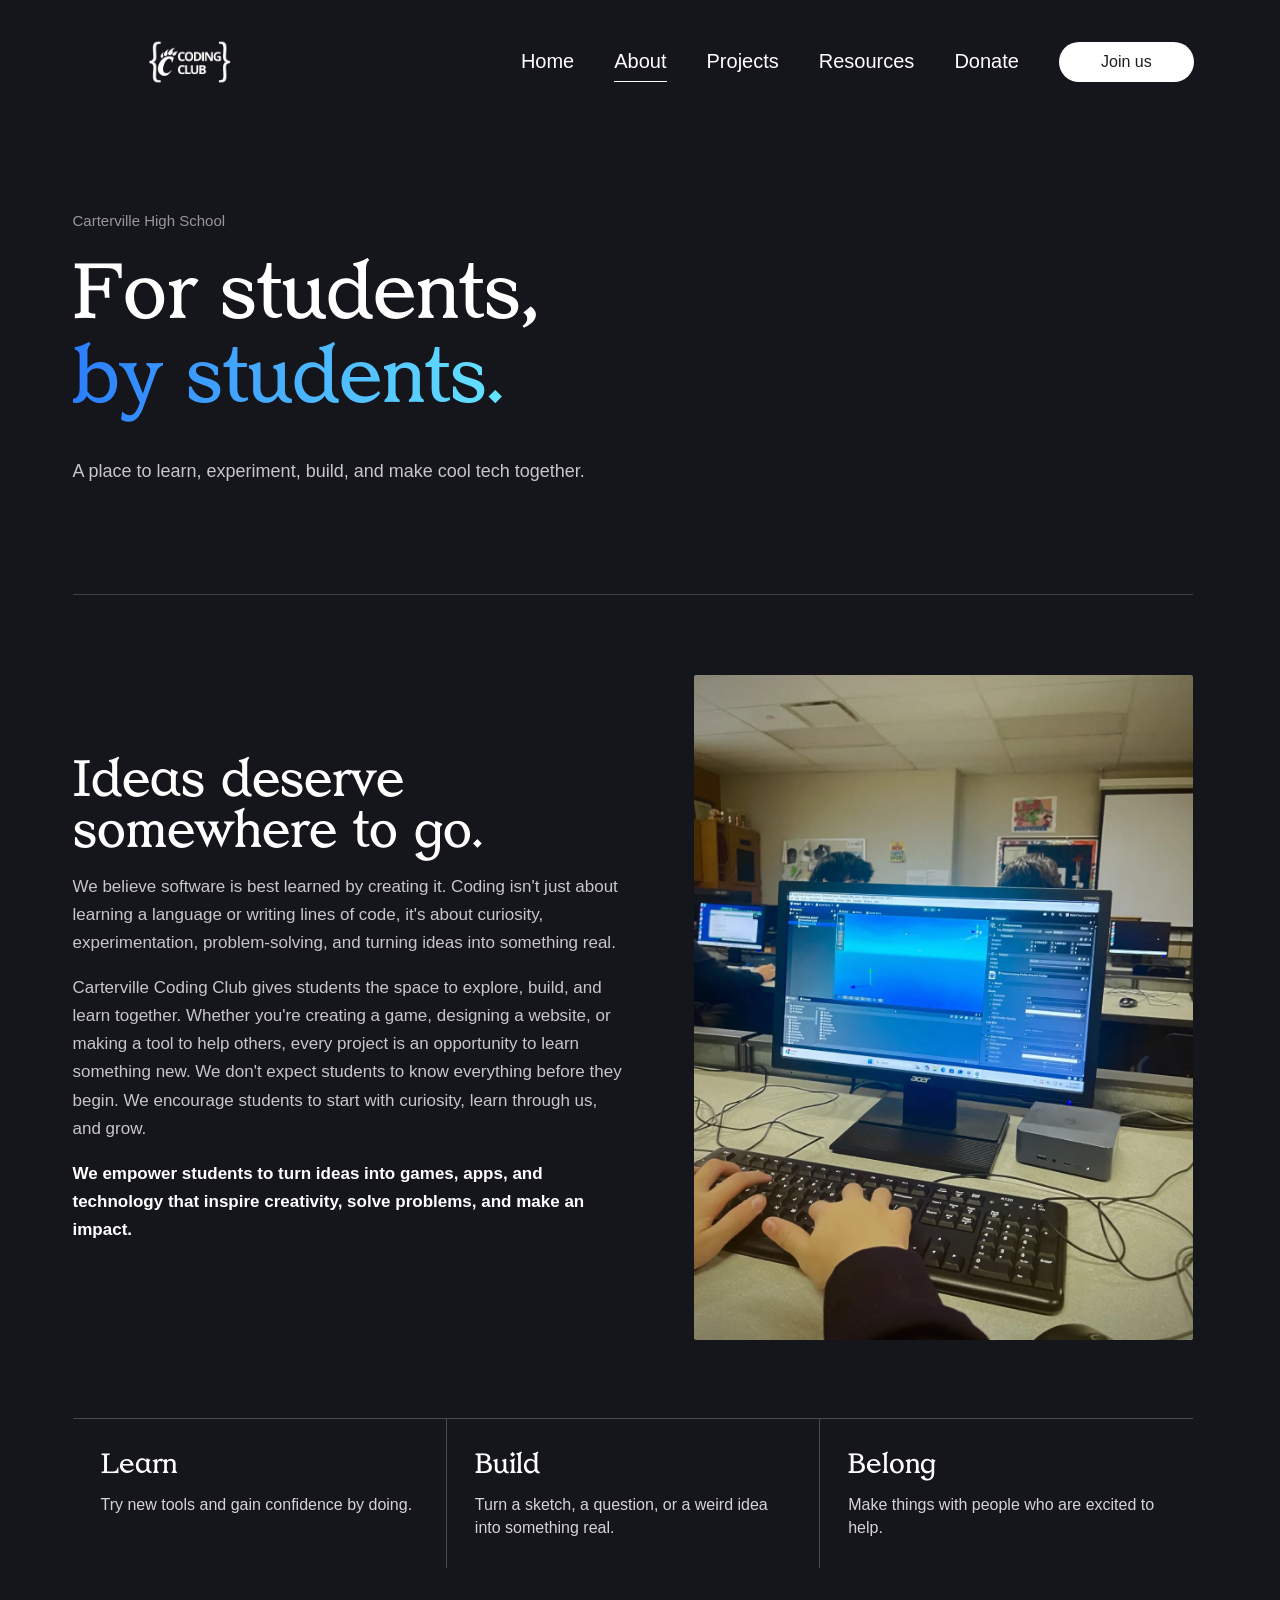
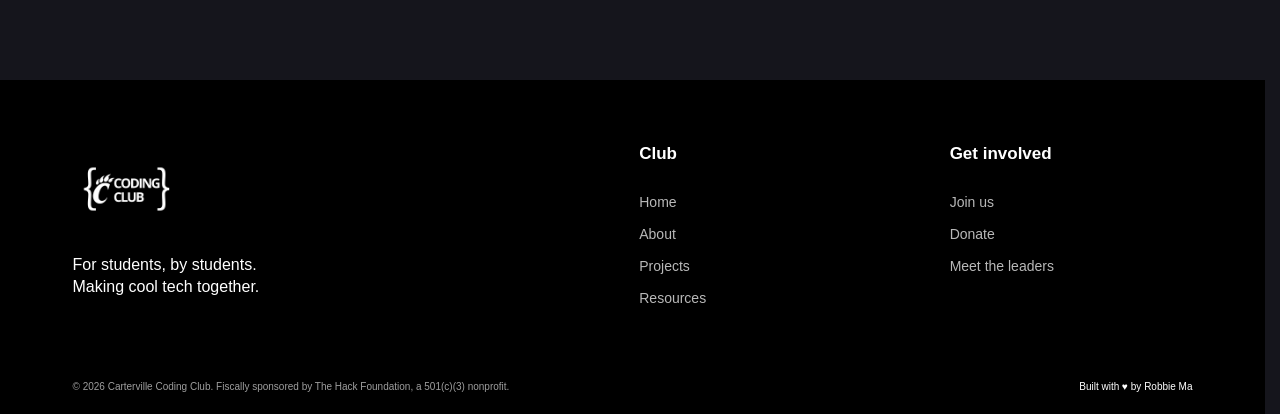
==== Carterville Coding Club/about.html @ f5206a55 "initial public release" ====
<!doctype html>
<html lang="en">
  <head>
    <meta charset="UTF-8" /><meta name="viewport" content="width=device-width, initial-scale=1.0" />
    <title>About | Carterville Coding Club</title><link rel="icon" href="assets/coding-club-logo.png" />
    <link rel="preload" href="assets/zarathustra/ZAR_font/zarathustra-v01.otf" as="font" type="font/otf" crossorigin /><link rel="stylesheet" href="styles.css" />
  </head>
  <body class="subpage">
    <header class="site-header"><nav class="site-nav" aria-label="Main navigation"><a class="brand" href="index.html">CCC</a><div class="nav-right"><a href="index.html">Home</a><a href="about.html" aria-current="page">About</a><a href="projects.html">Projects</a><a href="resources.html">Resources</a><a href="https://hcb.hackclub.com/donations/start/carterville-coding-club" target="_blank" rel="noreferrer">Donate</a><a class="pill nav-pill" href="index.html#join-us">Join us</a></div></nav></header>
    <main class="subpage-main"><section class="subpage-hero"><p class="eyebrow">Carterville High School</p><h1>For students, <span class="blue">by students.</span></h1><p>A place to learn, experiment, build, and make cool tech together.</p></section>
      <section class="subpage-content"><div class="about-grid"><div><h2>Ideas deserve somewhere to go.</h2><p>We believe software is best learned by creating it. Coding isn't just about learning a language or writing lines of code, it's about curiosity, experimentation, problem-solving, and turning ideas into something real.</p><p>Carterville Coding Club gives students the space to explore, build, and learn together. Whether you're creating a game, designing a website, or making a tool to help others, every project is an opportunity to learn something new. We don't expect students to know everything before they begin. We encourage students to start with curiosity, learn through us, and grow.</p><p class="about-mission">We empower students to turn ideas into games, apps, and technology that inspire creativity, solve problems, and make an impact.</p></div><img class="about-image" src="assets/figma/image-211.png" alt="Carterville Coding Club students together" /></div><div class="values"><article class="value"><h3>Learn</h3><p>Try new tools and gain confidence by doing.</p></article><article class="value"><h3>Build</h3><p>Turn a sketch, a question, or a weird idea into something real.</p></article><article class="value"><h3>Belong</h3><p>Make things with people who are excited to help.</p></article></div></section>
    </main><footer class="subpage-footer"><div class="subpage-footer-layout"><div><a class="footer-brand" href="index.html"><img src="assets/coding-club-logo.png" alt="Carterville Coding Club" /></a><p>For students, by students.<br />Making cool tech together.</p></div><nav><h2>Club</h2><a href="about.html">About</a><a href="projects.html">Projects</a><a href="resources.html">Resources</a></nav><nav><h2>Get involved</h2><a href="index.html#join-us">Join us</a><a href="https://hcb.hackclub.com/donations/start/carterville-coding-club" target="_blank" rel="noreferrer">Donate</a><a href="index.html#leaders">Meet the leaders</a></nav></div><div class="subpage-footer-bottom"><p>© 2026 Carterville Coding Club. Fiscally sponsored by The Hack Foundation, a 501(c)(3) nonprofit.</p><span>Built with ♥ by Robbie Ma</span></div></footer>
    <script src="script.js"></script>
  </body>
</html>
---- Carterville Coding Club/styles.css ----
:root {
  --night: #15151c;
  --night-deep: #151519;
  --orange: #ff610c;
  --hero-orange: #ff6f15;
  --blue: #155fff;
  --soft: #f3f3f3;
}

@font-face {
  font-family: "Zarathustra";
  src: url("assets/zarathustra/ZAR_font/zarathustra-v01.otf") format("opentype");
  font-style: normal;
  font-weight: 400;
  font-display: block;
}

* {
  box-sizing: border-box;
}

html,
body {
  margin: 0;
  min-height: 100%;
  overflow-x: hidden;
  background: var(--night);
  color: #ffffff;
  font-family: "Inter", Arial, sans-serif;
}

a {
  color: inherit;
  text-decoration: none;
}

button,
input {
  font: inherit;
}

.site-shell {
  min-height: 100vh;
  overflow-x: hidden;
  background: var(--night);
}

.scale-viewport {
  --stage-scale: 1;
  --stage-bleed: 0px;
  --hero-circuit-mask-y: 760px;

  position: relative;
  width: 100%;
  overflow: hidden;
  background:
    linear-gradient(
      180deg,
      rgb(21 21 28) 0%,
      rgb(21 21 28) 15.2%,
      rgb(31 12 11) 18%,
      rgb(59 21 9) 20.8%,
      rgb(116 41 6) 22.8%,
      rgb(228 80 0) 25.4%,
      var(--night-deep) 25.4%,
      var(--night-deep) 48.7%,
      rgb(172 69 13) 48.7%,
      rgb(78 31 9) 50.8%,
      rgb(59 21 9) 53.4%,
      rgb(31 12 11) 55.5%,
      rgb(21 21 28) 58.1%,
      rgb(21 21 28) 72.1%,
      var(--orange) 72.5%,
      var(--orange) 75.3%,
      var(--night) 75.3%,
      var(--night) 100%
    );
}

.figma-stage {
  position: relative;
  left: 50%;
  width: calc(1440px + (var(--stage-bleed) * 2));
  height: 5450px;
  margin-left: calc((-720px - var(--stage-bleed)) * var(--stage-scale));
  overflow: hidden;
  transform-origin: top left;
  transform: scale(var(--stage-scale));
  background: var(--night);
}

.section {
  position: absolute;
  left: 0;
  width: calc(1440px + (var(--stage-bleed) * 2));
  overflow: hidden;
}

.section > * {
  translate: var(--stage-bleed) 0;
}

.section > .bleed {
  translate: 0 0;
}

.hero {
  top: 0;
  height: 884px;
  background:
    linear-gradient(
      180deg,
      rgb(21 21 28) 0%,
      rgb(21 21 28) 60%,
      rgb(31 12 11) 71%,
      rgb(59 21 9) 82%,
      rgb(116 41 6) 90%,
      rgb(228 80 0) 100%
    );
}

.hero::before {
  content: "";
  position: absolute;
  z-index: 2;
  left: 0;
  right: 0;
  top: 238px;
  height: 560px;
  pointer-events: none;
  background: linear-gradient(
    180deg,
    var(--night) 0%,
    rgb(21 21 28 / 0.94) 26%,
    rgb(21 21 28 / 0.72) 58%,
    rgb(21 21 28 / 0.32) 86%,
    rgb(21 21 28 / 0) 100%
  );
}

.nav {
  position: absolute;
  z-index: 5;
  left: 80px;
  top: 42px;
  width: 1280px;
  display: flex;
  align-items: center;
  justify-content: space-between;
}

.brand {
  font-family: "Playfair Display", Georgia, serif;
  font-size: 30px;
  font-weight: 600;
  line-height: 1;
}

.nav-right {
  display: flex;
  align-items: center;
  gap: 40px;
  font-family: "Poppins", Arial, sans-serif;
  font-size: 20px;
  font-weight: 500;
}

.pill {
  display: inline-flex;
  align-items: center;
  justify-content: center;
  border-radius: 32px;
  background: #ffffff;
  color: #1e1e1e;
  font-family: "Poppins", Arial, sans-serif;
  font-weight: 500;
  white-space: nowrap;
}

.nav-pill {
  width: 135px;
  height: 40px;
  font-size: 16px;
}

.circuit {
  position: absolute;
  width: 1536px;
  height: 673px;
  object-fit: cover;
  pointer-events: none;
}

.circuit-hero {
  left: 0;
  top: 238px;
  width: calc(1440px + (var(--stage-bleed) * 2));
}

.hero-circuit-flow {
  z-index: 0;
  left: 0;
  top: 238px;
  width: calc(1440px + (var(--stage-bleed) * 2));
  opacity: 0.96;
  transform: none;
  -webkit-mask-image: linear-gradient(
    to bottom,
    transparent 0,
    transparent calc(var(--hero-circuit-mask-y) - 150px),
    rgb(0 0 0 / 0.3) calc(var(--hero-circuit-mask-y) - 80px),
    #000 calc(var(--hero-circuit-mask-y) - 24px),
    #000 calc(var(--hero-circuit-mask-y) + 36px),
    rgb(0 0 0 / 0.3) calc(var(--hero-circuit-mask-y) + 100px),
    transparent calc(var(--hero-circuit-mask-y) + 175px),
    transparent 100%
  );
  mask-image: linear-gradient(
    to bottom,
    transparent 0,
    transparent calc(var(--hero-circuit-mask-y) - 150px),
    rgb(0 0 0 / 0.3) calc(var(--hero-circuit-mask-y) - 80px),
    #000 calc(var(--hero-circuit-mask-y) - 24px),
    #000 calc(var(--hero-circuit-mask-y) + 36px),
    rgb(0 0 0 / 0.3) calc(var(--hero-circuit-mask-y) + 100px),
    transparent calc(var(--hero-circuit-mask-y) + 175px),
    transparent 100%
  );
  will-change: mask-image;
}

.hero-window {
  position: absolute;
  z-index: 1;
  left: 80px;
  top: 111px;
  width: 1280px;
  height: 635px;
  pointer-events: none;
}

.hero-copy {
  position: absolute;
  z-index: 3;
  left: 390px;
  top: 250px;
  width: 659px;
  text-align: center;
}

.hero-copy h1,
.section-heading h2 {
  margin: 0;
  font-family: "Playfair Display", Georgia, serif;
  font-weight: 600;
  letter-spacing: 0;
}

.hero-copy h1 {
  font-size: 80px;
  line-height: 0.92;
}

.hero-copy p {
  margin: 20px 0 0;
  color: var(--soft);
  font-size: 18px;
  font-weight: 500;
  line-height: 1.25;
}

.orange {
  color: var(--hero-orange);
}

.blue {
  display: inline-block;
  background: linear-gradient(90deg, #2b7efe 0%, #65e3ff 100%);
  -webkit-background-clip: text;
  background-clip: text;
  color: transparent;
}

.join-form {
  position: absolute;
  z-index: 4;
  left: 503px;
  top: 482px;
  display: flex;
  align-items: center;
  width: 430px;
  height: 44px;
}

.join-form input {
  width: 334px;
  height: 44px;
  padding: 0 20px;
  border: 1px solid rgb(255 255 255 / 0.36);
  border-right: 0;
  border-radius: 999px 0 0 999px;
  outline: 0;
  color: #ffffff;
  background: rgb(21 21 28 / 0.72);
  font-size: 14px;
}

.join-form-button {
  display: inline-flex;
  align-items: center;
  justify-content: center;
  width: 96px;
  height: 44px;
  margin-left: 0;
  border-radius: 0 999px 999px 0;
  background: #ffffff;
  color: var(--night);
  cursor: pointer;
  font-family: "Poppins", Arial, sans-serif;
  font-size: 16px;
  font-weight: 500;
}

.join-form input::placeholder { color: rgb(255 255 255 / 0.62); }
.join-form input:focus { border-color: #ffffff; }
.join-form-button:hover, .join-form-button:focus-visible { background: #e8e8e8; outline: 0; }

.diamond-transition {
  position: absolute;
  left: 0;
  width: calc(1440px + (var(--stage-bleed) * 2));
  height: 170px;
  overflow: hidden;
}

.diamond-transition span {
  position: absolute;
  top: 42px;
  width: 120px;
  height: 120px;
  border-radius: 40px;
  background: var(--night-deep);
  transform: rotate(45deg);
  transform-origin: center;
}

.diamond-transition span:nth-child(1) { left: 0; }
.diamond-transition span:nth-child(2) { left: 137px; }
.diamond-transition span:nth-child(3) { left: 274px; }
.diamond-transition span:nth-child(4) { left: 411px; }
.diamond-transition span:nth-child(5) { left: 548px; }
.diamond-transition span:nth-child(6) { left: 685px; }
.diamond-transition span:nth-child(7) { left: 822px; }
.diamond-transition span:nth-child(8) { left: 959px; }
.diamond-transition span:nth-child(9) { left: 1096px; }
.diamond-transition span:nth-child(10) { left: 1233px; }
.diamond-transition span:nth-child(11) { left: 1370px; }
.diamond-transition span:nth-child(12) { left: 1507px; }
.diamond-transition span:nth-child(13) { left: 1644px; }
.diamond-transition span:nth-child(14) { left: 1781px; }
.diamond-transition span:nth-child(15) { left: 1918px; }
.diamond-transition span:nth-child(16) { left: 2055px; }
.diamond-transition span:nth-child(17) { left: 2192px; }
.diamond-transition span:nth-child(18) { left: 2329px; }

.hero-transition {
  top: 798px;
}

.hero-transition span {
  top: 39px;
}

.services-transition span {
  top: -70px;
}

.hero-transition span:nth-child(2) { left: 133px; }
.hero-transition span:nth-child(3) { left: 266px; }
.hero-transition span:nth-child(4) { left: 399px; }
.hero-transition span:nth-child(5) { left: 532px; }
.hero-transition span:nth-child(6) { left: 665px; }
.hero-transition span:nth-child(7) { left: 798px; }
.hero-transition span:nth-child(8) { left: 931px; }
.hero-transition span:nth-child(9) { left: 1064px; }
.hero-transition span:nth-child(10) { left: 1197px; }
.hero-transition span:nth-child(11) { left: 1330px; }
.hero-transition span:nth-child(12) { left: 1463px; }
.hero-transition span:nth-child(13) { left: 1596px; }
.hero-transition span:nth-child(14) { left: 1729px; }
.hero-transition span:nth-child(15) { left: 1862px; }
.hero-transition span:nth-child(16) { left: 1995px; }
.hero-transition span:nth-child(17) { left: 2128px; }
.hero-transition span:nth-child(18) { left: 2261px; }

.country {
  top: 884px;
  height: 812px;
  background: var(--night-deep);
}

.section-heading {
  position: absolute;
  z-index: 3;
  left: 80px;
  width: 878px;
}

.country-heading {
  top: 39px;
}

.section-heading h2 {
  font-size: 40px;
  line-height: 1.15;
}

.section-heading h2 span {
  background: linear-gradient(90deg, #2B7EFE 0%, #65e3ff 100%);
  -webkit-background-clip: text;
  background-clip: text;
  color: transparent;
}

.section-heading p {
  margin: 10px 0 0;
  width: 840px;
  color: var(--soft);
  font-size: 18px;
  font-weight: 500;
  line-height: 1.28;
}

.photo-card,
.mini-card {
  position: absolute;
  z-index: 2;
  overflow: hidden;
  border: 2px solid #ffffff;
  border-radius: 21px;
  background: #111116;
  box-shadow: 0 10px 25px rgb(0 0 0 / 0.15);
}

.photo-card img,
.mini-card img {
  width: 100%;
  height: 100%;
  object-fit: cover;
  display: block;
}

.photo-212 {
  left: calc(1134px + (var(--stage-bleed) * 2));
  top: -39px;
  width: 300px;
  height: 206px;
  transform: rotate(16deg);
}

.photo-212 img {
  height: 194%;
  object-position: center 40%;
}

.photo-211 {
  left: calc(1120px + (var(--stage-bleed) * 2));
  top: 66px;
  width: 326px;
  height: 207px;
  transform: rotate(-22deg);
}

.photo-211 img {
  height: 210%;
  object-position: center 62%;
}

.photo-206 {
  left: -2px;
  top: 159px;
  width: 282px;
  height: 192px;
  transform: rotate(-9deg);
}

.photo-207 {
  left: 0;
  top: 341px;
  width: 345px;
  height: 229px;
  transform: rotate(9deg);
}

.photo-208 {
  left: -20px;
  top: 504px;
  width: 327px;
  height: 218px;
  transform: rotate(-28deg);
}

.photo-209 {
  left: calc(1088px + (var(--stage-bleed) * 2));
  top: 543px;
  width: 347px;
  height: 230px;
  transform: rotate(13deg);
}

.photo-210 {
  left: calc(1121px + (var(--stage-bleed) * 2));
  top: 288px;
  width: 353px;
  height: 221px;
  transform: rotate(-7deg);
}

.mini-card {
  border-color: var(--orange);
}

.mini-213 {
  left: 327px;
  top: 158px;
  width: 179px;
  height: 91px;
  transform: rotate(24deg);
}

.mini-214 {
  left: 912px;
  top: 202px;
  width: 128px;
  height: 95px;
  transform: rotate(-22deg);
}

.mini-215 {
  left: 349px;
  top: 386px;
  width: 176px;
  height: 99px;
  transform: rotate(-18deg);
}

.mini-216 {
  left: 604px;
  top: 494px;
  width: 199px;
  height: 113px;
  transform: rotate(-5deg);
}

.mini-217 {
  left: 896px;
  top: 371px;
  width: 164px;
  height: 102px;
  transform: rotate(32deg);
}

.club-lockup {
  position: absolute;
  z-index: 4;
  left: 492px;
  top: 242px;
  width: 435px;
  color: var(--orange);
  font-family: "Open Sans", Arial, sans-serif;
  font-size: 55px;
  font-weight: 800;
  line-height: 1.08;
  text-align: center;
  text-transform: uppercase;
}

.club-lockup span {
  display: block;
}

.events-pill {
  position: absolute;
  left: 600px;
  top: 689px;
  width: 221px;
  height: 58px;
  font-size: 20px;
}

.services {
  top: 1696px;
  height: 816px;
  overflow: hidden;
  background:
    linear-gradient(
      180deg,
      rgb(172 69 13) 0%,
      rgb(78 31 9) 9%,
      rgb(59 21 9) 20%,
      rgb(31 12 11) 29%,
      rgb(21 21 28) 40%
    );
}

.services::before {
  content: "";
  position: absolute;
  z-index: 2;
  left: 0;
  right: 0;
  bottom: 0;
  height: 560px;
  pointer-events: none;
  background: linear-gradient(
    180deg,
    rgb(21 21 28 / 0) 0%,
    rgb(21 21 28 / 0.18) 22%,
    rgb(21 21 28 / 0.58) 58%,
    rgb(21 21 28 / 0.9) 84%,
    var(--night) 100%
  );
}

.services-circuit {
  left: 0;
  top: 0;
  width: calc(1440px + (var(--stage-bleed) * 2));
  opacity: 0.37;
  transform: rotate(180deg);
}

.services-transition {
  top: 0;
}

.services-transition span:nth-child(2) { left: 136px; }
.services-transition span:nth-child(3) { left: 272px; }
.services-transition span:nth-child(4) { left: 408px; }
.services-transition span:nth-child(5) { left: 544px; }
.services-transition span:nth-child(6) { left: 680px; }
.services-transition span:nth-child(7) { left: 816px; }
.services-transition span:nth-child(8) { left: 952px; }
.services-transition span:nth-child(9) { left: 1088px; }
.services-transition span:nth-child(10) { left: 1224px; }
.services-transition span:nth-child(11) { left: 1360px; }
.services-transition span:nth-child(12) { left: 1496px; }
.services-transition span:nth-child(13) { left: 1632px; }
.services-transition span:nth-child(14) { left: 1768px; }
.services-transition span:nth-child(15) { left: 1904px; }
.services-transition span:nth-child(16) { left: 2040px; }
.services-transition span:nth-child(17) { left: 2176px; }
.services-transition span:nth-child(18) { left: 2312px; }

.services-heading {
  top: 185px;
}

.project-card {
  position: absolute;
  z-index: 3;
  overflow: hidden;
  width: 378px;
  height: 311px;
  border: 2px solid #ffffff;
  border-radius: 26px;
  background: var(--night);
  color: var(--soft);
  box-shadow: 0 20px 48px rgb(0 0 0 / 0.24);
  transition:
    transform 180ms ease,
    border-color 180ms ease,
    box-shadow 180ms ease;
}

.project-card:hover {
  transform: translateY(-8px);
  border-color: var(--orange);
  box-shadow: 0 28px 60px rgb(0 0 0 / 0.34);
}

.project-image {
  position: absolute;
  left: 0;
  top: 39px;
  width: 100%;
  height: 234px;
  object-fit: cover;
}

.project-two img {
  object-position: 48% 0;
}

.project-card p {
  position: absolute;
  left: 11px;
  bottom: 10px;
  margin: 0;
  color: var(--soft);
  font-size: 16px;
  font-weight: 500;
}

.window-top {
  position: absolute;
  inset: 0 0 auto 0;
  height: 39px;
  border-radius: 24px 24px 0 0;
  font-size: 16px;
}

.dot {
  position: absolute;
  top: 12px;
  width: 13px;
  height: 13px;
}

.dot-one {
  left: 11px;
}

.dot-two {
  left: 33px;
}

.dot-three {
  left: 55px;
}

.window-top strong {
  position: absolute;
  top: 8px;
  right: 14px;
  color: var(--soft);
  font-size: 16px;
  font-weight: 500;
}

.line {
  position: absolute;
  left: 0;
  width: 377px;
  height: 2px;
}

.line-top {
  top: 37px;
}

.line-bottom {
  bottom: 38px;
}

.project-one {
  left: 86px;
  top: 313px;
}

.project-two {
  left: 534px;
  top: 313px;
}

.project-three {
  left: 982px;
  top: 313px;
}

.projects-pill {
  position: absolute;
  z-index: 3;
  left: 87px;
  top: 690px;
  width: 302px;
  height: 58px;
  font-size: 20px;
}

.marquee {
  position: absolute;
  z-index: 4;
  left: 0;
  top: 2528px;
  width: calc(1440px + (var(--stage-bleed) * 2));
  height: 96px;
  overflow: hidden;
  color: var(--night);
  background: var(--orange);
  font-family: "Inter", Arial, sans-serif;
  font-size: 55px;
  font-weight: 900;
  line-height: 96px;
  white-space: nowrap;
}

.why {
  top: 2624px;
  height: 760px;
  background: var(--night);
}

.orange-band {
  position: absolute;
  left: 0;
  top: 0;
  width: calc(1440px + (var(--stage-bleed) * 2));
  height: 95px;
  background: var(--orange);
}

.why-heading {
  top: 152px;
}

.why-heading p {
  width: 901px;
}

/* Previous-task styles removed.
.pill,
.join-form button,
.big-join-form button,
.lead-card {
  transition:
    transform 180ms ease,
    box-shadow 180ms ease,
    background 180ms ease,
    color 180ms ease,
    border-color 180ms ease;
}

.pill:hover,
.join-form button:hover,
.big-join-form button:hover {
  transform: translateY(-3px);
  box-shadow: 0 12px 30px rgb(21 95 255 / 0.25), 0 0 0 2px rgb(255 97 12 / 0.16);
}

.nav-right a:not(.pill) {
  position: relative;
}

.nav-right a:not(.pill)::after {
  content: "";
  position: absolute;
  left: 0;
  right: 0;
  bottom: -7px;
  height: 2px;
  background: var(--orange);
  transform: scaleX(0);
  transform-origin: left;
  transition: transform 180ms ease;
}

.nav-right a:not(.pill):hover::after {
  transform: scaleX(1);
}

.marquee {
  animation: marquee-pan 14s linear infinite;
}

@keyframes marquee-pan {
  from { text-indent: 0; }
  to { text-indent: -720px; }
}

.learning-copy {
  position: absolute;
  z-index: 3;
  left: 80px;
  top: 325px;
  width: 460px;
}

.learning-copy h3,
.build-stage h3,
.together-grid span,
.leader-copy h3,
.lead-card span,
.opportunity-grid h3,
.support-grid h3 {
  margin: 0;
  font-family: "Inter", Arial, sans-serif;
  font-weight: 900;
  text-transform: uppercase;
}

.learning-copy h3 {
  color: #ffffff;
  font-size: 34px;
  line-height: 1.05;
}

.learning-copy ul {
  display: grid;
  gap: 15px;
  margin: 24px 0 0;
  padding: 0;
  list-style: none;
}

.learning-copy li {
  position: relative;
  padding-left: 25px;
  color: var(--soft);
  font-size: 17px;
  font-weight: 500;
  line-height: 1.35;
}

.learning-copy li::before {
  content: "";
  position: absolute;
  left: 0;
  top: 8px;
  width: 9px;
  height: 9px;
  border-radius: 50%;
  background: var(--orange);
  box-shadow: 0 0 18px var(--orange);
}

.learning-copy p {
  margin: 24px 0 0;
  color: #ffffff;
  font-size: 18px;
  font-weight: 700;
}

.path-panel {
  position: absolute;
  z-index: 4;
  left: 610px;
  top: 268px;
  display: grid;
  grid-template-columns: repeat(4, 1fr);
  gap: 18px;
  width: 750px;
}

.path-step {
  position: relative;
  min-height: 360px;
  padding: 28px 20px;
  border: 2px solid rgb(255 255 255 / 0.38);
  border-radius: 8px;
  background:
    linear-gradient(180deg, rgb(255 255 255 / 0.08), rgb(255 255 255 / 0.02)),
    #191920;
  overflow: hidden;
  cursor: default;
  transition:
    transform 220ms ease,
    border-color 220ms ease,
    background 220ms ease;
}

.path-step::after {
  content: "";
  position: absolute;
  right: -22px;
  top: 160px;
  z-index: 2;
  width: 22px;
  height: 22px;
  background: var(--orange);
  -webkit-mask: url("assets/icons/arrow-right.svg") center / contain no-repeat;
  mask: url("assets/icons/arrow-right.svg") center / contain no-repeat;
}

.path-step:last-child::after {
  content: none;
}

.path-step span {
  display: inline-flex;
  color: var(--orange);
  font-size: 15px;
  font-weight: 900;
  text-transform: uppercase;
}

.path-step h3 {
  margin: 22px 0 0;
  color: #ffffff;
  font-size: 28px;
  line-height: 1.02;
}

.path-step p {
  position: absolute;
  left: 20px;
  right: 20px;
  bottom: 24px;
  margin: 0;
  color: var(--soft);
  font-size: 16px;
  font-weight: 600;
  line-height: 1.35;
  opacity: 0;
  transform: translateY(18px);
  transition: opacity 220ms ease, transform 220ms ease;
}

.path-step:hover,
.path-step:focus-visible {
  transform: translateY(-14px);
  border-color: var(--orange);
  background:
    linear-gradient(180deg, rgb(255 97 12 / 0.24), rgb(21 95 255 / 0.08)),
    #191920;
}

.path-step:hover p,
.path-step:focus-visible p {
  opacity: 1;
  transform: translateY(0);
}

.idea {
  top: 3554px;
  height: 1030px;
  background:
    radial-gradient(circle at 50% 54%, rgb(21 95 255 / 0.18), transparent 36%),
    linear-gradient(180deg, #15151c 0%, #101016 100%);
}

.idea-heading {
  top: 88px;
}

.kicker {
  width: auto;
  margin: 0 0 10px;
  color: var(--orange);
  font-size: 18px;
  font-weight: 900;
  text-transform: uppercase;
}

.build-trace {
  position: absolute;
  z-index: 2;
  left: 173px;
  top: 500px;
  width: 1094px;
  height: 82px;
}

.trace-base,
.trace-glow {
  position: absolute;
  left: 0;
  top: 38px;
  width: 100%;
  height: 6px;
  border-radius: 99px;
}

.trace-base {
  background: rgb(255 255 255 / 0.14);
}

.trace-glow {
  background: linear-gradient(90deg, var(--orange), #32d9ff, var(--blue));
  box-shadow: 0 0 24px rgb(21 95 255 / 0.72), 0 0 30px rgb(255 97 12 / 0.45);
  transform: scaleX(var(--trace-progress, 0));
  transform-origin: left;
}

.build-trace i {
  position: absolute;
  top: 22px;
  width: 38px;
  height: 38px;
  border: 4px solid rgb(255 255 255 / 0.25);
  border-radius: 50%;
  background: #15151c;
}

.build-trace i:nth-of-type(1) { left: 0; }
.build-trace i:nth-of-type(2) { left: 352px; }
.build-trace i:nth-of-type(3) { left: 704px; }
.build-trace i:nth-of-type(4) { right: 0; }

.stage-grid {
  position: absolute;
  z-index: 4;
  left: 80px;
  top: 330px;
  display: grid;
  grid-template-columns: repeat(4, 1fr);
  gap: 28px;
  width: 1280px;
}

.build-stage {
  min-height: 500px;
  padding: 24px;
  border: 2px solid rgb(255 255 255 / 0.25);
  border-radius: 8px;
  background: rgb(255 255 255 / 0.045);
  backdrop-filter: blur(8px);
  transition: transform 220ms ease, border-color 220ms ease;
}

.build-stage:hover {
  transform: translateY(-12px);
  border-color: #32d9ff;
}

.stage-visual {
  position: relative;
  height: 190px;
  margin-bottom: 28px;
  border: 2px solid rgb(255 255 255 / 0.35);
  border-radius: 8px;
  overflow: hidden;
  background: #0d0d12;
}

.notebook {
  background: linear-gradient(90deg, #fbf4dc 0 12%, #fff9e8 12% 100%);
}

.notebook span {
  position: absolute;
  left: 62px;
  width: 178px;
  height: 4px;
  border-radius: 99px;
  background: #1f3559;
}

.notebook span:nth-child(1) { top: 54px; }
.notebook span:nth-child(2) { top: 86px; width: 140px; background: var(--orange); }
.notebook span:nth-child(3) { top: 118px; width: 196px; }

.editor {
  display: grid;
  align-content: center;
  gap: 16px;
  padding: 30px;
}

.editor code {
  color: #9af7ff;
  font-size: 18px;
}

.prototype b {
  position: absolute;
  display: block;
  border: 2px solid #ffffff;
  border-radius: 8px;
}

.prototype b:nth-child(1) {
  left: 28px;
  top: 30px;
  width: 110px;
  height: 84px;
  background: var(--orange);
}

.prototype b:nth-child(2) {
  right: 32px;
  top: 48px;
  width: 82px;
  height: 82px;
  background: var(--blue);
}

.prototype b:nth-child(3) {
  left: 78px;
  bottom: 22px;
  width: 150px;
  height: 34px;
  background: #ffffff;
}

.showcase span {
  position: absolute;
  display: block;
}

.showcase span:first-child {
  left: 48px;
  top: 30px;
  width: 178px;
  height: 108px;
  border: 3px solid #ffffff;
  border-radius: 8px;
  background: linear-gradient(135deg, var(--blue), var(--orange));
}

.showcase span:last-child {
  left: 88px;
  bottom: 20px;
  width: 100px;
  height: 24px;
  border-radius: 99px;
  background: #ffffff;
}

.build-stage h3 {
  color: #ffffff;
  font-size: 27px;
  line-height: 1.06;
}

.build-stage p {
  color: var(--soft);
  font-size: 16px;
  font-weight: 500;
  line-height: 1.35;
}

.community {
  top: 4584px;
  height: 960px;
  background:
    linear-gradient(180deg, #101016 0%, #15151c 40%, #1b0b08 100%);
}

.community-heading {
  top: 82px;
}

.polaroid-stack {
  position: absolute;
  z-index: 2;
  left: 120px;
  top: 250px;
  width: 760px;
  height: 500px;
}

.polaroid {
  position: absolute;
  width: 285px;
  height: 220px;
  margin: 0;
  padding: 12px 12px 42px;
  border-radius: 6px;
  background: #ffffff;
  box-shadow: 0 24px 44px rgb(0 0 0 / 0.32);
  transition: transform 800ms cubic-bezier(0.2, 0.8, 0.2, 1);
}

.polaroid img {
  display: block;
  width: 100%;
  height: 100%;
  object-fit: cover;
}

.p1 { left: 190px; top: 92px; transform: rotate(-9deg); }
.p2 { left: 260px; top: 130px; transform: rotate(8deg); }
.p3 { left: 305px; top: 82px; transform: rotate(-3deg); }
.p4 { left: 230px; top: 170px; transform: rotate(13deg); }
.p5 { left: 340px; top: 154px; transform: rotate(-14deg); }
.p6 { left: 275px; top: 56px; transform: rotate(4deg); }

.spread-scene.is-spread .p1 { transform: translate(-165px, -66px) rotate(-16deg); }
.spread-scene.is-spread .p2 { transform: translate(115px, -96px) rotate(13deg); }
.spread-scene.is-spread .p3 { transform: translate(335px, 18px) rotate(6deg); }
.spread-scene.is-spread .p4 { transform: translate(-76px, 174px) rotate(18deg); }
.spread-scene.is-spread .p5 { transform: translate(222px, 196px) rotate(-10deg); }
.spread-scene.is-spread .p6 { transform: translate(14px, 26px) rotate(1deg); }

.together-grid {
  position: absolute;
  z-index: 4;
  left: 970px;
  top: 270px;
  display: grid;
  gap: 22px;
  width: 390px;
}

.together-grid article {
  padding: 26px;
  border-left: 5px solid var(--orange);
  background: rgb(255 255 255 / 0.06);
}

.together-grid span {
  color: #ffffff;
  font-size: 28px;
}

.together-grid p {
  margin: 8px 0 0;
  color: var(--soft);
  font-size: 17px;
  font-weight: 600;
  line-height: 1.3;
}

.team {
  top: 5544px;
  height: 1010px;
  background:
    radial-gradient(circle at 82% 20%, rgb(255 97 12 / 0.23), transparent 24%),
    #15151c;
}

.team-heading {
  top: 78px;
}

.leader-feature {
  position: absolute;
  z-index: 3;
  left: 80px;
  top: 270px;
  display: grid;
  grid-template-columns: 420px 1fr;
  gap: 54px;
  align-items: center;
  width: 1080px;
}

.leader-photo {
  display: grid;
  place-items: center;
  width: 420px;
  height: 420px;
  border: 2px solid rgb(255 255 255 / 0.45);
  border-radius: 8px;
  background:
    linear-gradient(135deg, rgb(255 97 12 / 0.25), rgb(21 95 255 / 0.2)),
    #0f0f14;
}

.leader-photo img {
  width: 250px;
  height: 250px;
  object-fit: contain;
}

.leader-copy h3 {
  color: #ffffff;
  font-size: 68px;
  line-height: 0.95;
}

.leader-copy span {
  display: block;
  width: max-content;
  margin: 18px 0 0;
  padding-top: 15px;
  border-top: 2px solid #ffffff;
  color: var(--orange);
  font-size: 18px;
  font-weight: 900;
  text-transform: uppercase;
}

.leader-copy p {
  width: 420px;
  color: var(--soft);
  font-size: 26px;
  font-weight: 700;
  line-height: 1.18;
}

.meet-pill {
  width: 184px;
  height: 50px;
  font-size: 17px;
}

.leadership-grid {
  position: absolute;
  left: 80px;
  bottom: 72px;
  display: grid;
  grid-template-columns: repeat(4, 1fr);
  gap: 20px;
  width: 1280px;
}

.lead-card {
  min-height: 145px;
  padding: 22px;
  border: 2px solid rgb(255 255 255 / 0.22);
  border-radius: 8px;
  background: rgb(255 255 255 / 0.045);
  color: #ffffff;
  text-align: left;
  cursor: pointer;
}

.lead-card span {
  display: block;
  font-size: 25px;
}

.lead-card strong {
  display: block;
  margin-top: 8px;
  color: var(--orange);
  font-size: 15px;
  text-transform: uppercase;
}

.lead-card p {
  max-height: 0;
  margin: 0;
  overflow: hidden;
  color: var(--soft);
  font-size: 15px;
  font-weight: 600;
  line-height: 1.35;
  opacity: 0;
  transition: max-height 220ms ease, margin 220ms ease, opacity 220ms ease;
}

.lead-card:hover,
.lead-card.is-open {
  transform: translateY(-9px);
  border-color: var(--orange);
  background: rgb(255 97 12 / 0.13);
}

.lead-card:hover p,
.lead-card.is-open p {
  max-height: 110px;
  margin-top: 16px;
  opacity: 1;
}

.marquee-two {
  top: 6554px;
  background: #ffffff;
  color: var(--night);
}

.beyond {
  top: 6650px;
  height: 880px;
  background:
    linear-gradient(180deg, var(--orange) 0%, #24100b 13%, var(--night) 40%),
    var(--night);
}

.beyond-heading {
  top: 118px;
}

.timeline {
  position: absolute;
  z-index: 3;
  left: 80px;
  top: 370px;
  display: flex;
  align-items: center;
  gap: 50px;
  width: 1660px;
  height: 100px;
  color: #ffffff;
}

.timeline::before {
  content: "";
  position: absolute;
  left: 0;
  right: 0;
  top: 50%;
  height: 4px;
  background: linear-gradient(90deg, var(--orange), #32d9ff, rgb(255 255 255 / 0));
  box-shadow: 0 0 24px rgb(21 95 255 / 0.6);
}

.timeline span {
  position: relative;
  display: grid;
  place-items: center;
  width: 170px;
  height: 64px;
  border: 2px solid rgb(255 255 255 / 0.38);
  border-radius: 8px;
  background: #15151c;
  font-size: 20px;
  font-weight: 900;
  text-transform: uppercase;
}

.opportunity-grid,
.support-grid {
  position: absolute;
  z-index: 4;
  left: 80px;
  display: grid;
  grid-template-columns: repeat(3, 1fr);
  gap: 20px;
  width: 1280px;
}

.opportunity-grid {
  top: 555px;
}

.opportunity-grid article,
.support-grid article {
  min-height: 128px;
  padding: 24px;
  border: 2px solid rgb(255 255 255 / 0.18);
  border-radius: 8px;
  background: rgb(255 255 255 / 0.055);
  transition: transform 180ms ease, border-color 180ms ease;
}

.opportunity-grid article:hover,
.support-grid article:hover {
  transform: translateY(-8px);
  border-color: #32d9ff;
}

.opportunity-grid h3,
.support-grid h3 {
  color: #ffffff;
  font-size: 23px;
}

.opportunity-grid p,
.support-grid p {
  margin: 8px 0 0;
  color: var(--soft);
  font-size: 16px;
  font-weight: 600;
  line-height: 1.35;
}

.support {
  top: 7530px;
  height: 820px;
  background:
    radial-gradient(circle at 75% 48%, rgb(21 95 255 / 0.22), transparent 28%),
    #15151c;
}

.support-heading {
  top: 94px;
}

.impact-orbit {
  position: absolute;
  left: 980px;
  top: 102px;
  width: 360px;
  height: 360px;
  border: 2px solid rgb(255 255 255 / 0.16);
  border-radius: 50%;
  opacity: 0.78;
}

.impact-orbit::before,
.impact-orbit::after {
  content: "";
  position: absolute;
  inset: 74px;
  border: 2px solid rgb(255 97 12 / 0.35);
  border-radius: 50%;
}

.impact-orbit::after {
  inset: 135px;
  background: var(--orange);
  box-shadow: 0 0 34px var(--orange);
}

.impact-orbit span {
  position: absolute;
  color: #ffffff;
  font-size: 13px;
  font-weight: 900;
  text-transform: uppercase;
}

.impact-orbit span:nth-child(1) { left: 132px; top: -10px; }
.impact-orbit span:nth-child(2) { right: -28px; top: 167px; }
.impact-orbit span:nth-child(3) { left: 142px; bottom: -12px; }
.impact-orbit span:nth-child(4) { left: -52px; top: 167px; }

.support-grid {
  top: 365px;
  grid-template-columns: repeat(4, 1fr);
}

.support-pill {
  position: absolute;
  left: 80px;
  bottom: 98px;
  width: 220px;
  height: 58px;
  font-size: 18px;
  text-transform: uppercase;
}

.partner-link {
  position: absolute;
  left: 330px;
  bottom: 114px;
  color: #ffffff;
  font-size: 18px;
  font-weight: 800;
}

.finale {
  top: 8350px;
  height: 850px;
  background: #06070b;
  display: block;
}

.finale::before {
  content: "";
  position: absolute;
  inset: -220px 0 auto;
  height: 320px;
  background: linear-gradient(180deg, rgb(21 21 28 / 0), #06070b 72%);
}

.final-glow {
  position: absolute;
  left: 625px;
  top: 110px;
  width: 190px;
  height: 190px;
  border-radius: 50%;
  background:
    radial-gradient(circle at 35% 45%, rgb(255 97 12 / 0.7), transparent 42%),
    radial-gradient(circle at 65% 55%, rgb(21 95 255 / 0.62), transparent 48%);
  filter: blur(20px);
  opacity: 0.82;
}

.finale h2 {
  position: absolute;
  z-index: 2;
  left: 145px;
  top: 138px;
  width: 1150px;
  margin: 0;
  color: #ffffff;
  font-family: "Playfair Display", Georgia, serif;
  font-size: 118px;
  font-weight: 700;
  line-height: 0.92;
  text-align: center;
  text-transform: uppercase;
}

.finale p {
  position: absolute;
  z-index: 2;
  left: 370px;
  top: 360px;
  width: 700px;
  margin: 0;
  color: var(--soft);
  font-size: 22px;
  font-weight: 700;
  line-height: 1.32;
  text-align: center;
}

.big-join-form {
  position: absolute;
  z-index: 3;
  left: 360px;
  top: 485px;
  display: grid;
  grid-template-columns: 1fr 160px;
  gap: 16px;
  width: 720px;
}

.big-join-form input,
.big-join-form textarea {
  width: 100%;
  border: 2px solid rgb(255 255 255 / 0.22);
  border-radius: 8px;
  outline: 0;
  background: rgb(255 255 255 / 0.08);
  color: #ffffff;
  font-size: 16px;
  font-weight: 700;
}

.big-join-form input {
  height: 54px;
  padding: 0 18px;
}

.big-join-form input[name="email"] {
  grid-column: 1 / -1;
}

.big-join-form textarea {
  grid-column: 1 / -1;
  min-height: 96px;
  padding: 16px 18px;
  resize: none;
}

.big-join-form button {
  grid-column: 1 / -1;
  height: 58px;
  border: 0;
  border-radius: 32px;
  background: #ffffff;
  color: var(--night);
  cursor: pointer;
  font-size: 17px;
  font-weight: 900;
  text-transform: uppercase;
}

.big-join-form input::placeholder,
.big-join-form textarea::placeholder {
  color: rgb(255 255 255 / 0.62);
  text-transform: uppercase;
}

.final-brand {
  position: absolute;
  z-index: 2;
  left: 0;
  right: 0;
  bottom: 58px;
  color: rgb(255 255 255 / 0.86);
  font-size: 22px;
  font-weight: 900;
  text-align: center;
  text-transform: uppercase;
}

.finale .final-brand {
  translate: 0 0;
}

.footer {
  top: 9200px;
  height: 360px;
  padding-top: 74px;
  background: #ffffff;
  color: var(--night);
  text-align: center;
}

.footer > * {
  translate: 0 0;
}

.footer h2 {
  margin: 0;
  font-family: "Playfair Display", Georgia, serif;
  font-size: 56px;
  line-height: 1;
  text-transform: uppercase;
}

.footer p {
  margin: 12px 0 28px;
  font-size: 21px;
  font-weight: 800;
}

.footer nav {
  display: flex;
  justify-content: center;
  gap: 34px;
  margin-bottom: 28px;
  font-size: 17px;
  font-weight: 900;
  text-transform: uppercase;
}

.footer span,
.footer > a {
  display: block;
  margin-top: 8px;
  font-size: 16px;
  font-weight: 700;
}

@media (prefers-reduced-motion: reduce) {
  *,
  *::before,
  *::after {
    animation-duration: 0.001ms !important;
    transition-duration: 0.001ms !important;
    scroll-behavior: auto !important;
  }
}

/* Secondary pages */
.subpage {
  min-height: 100vh;
  background: var(--night);
}

.subpage-nav {
  width: min(1280px, calc(100% - 48px));
  margin: 0 auto;
  padding: 42px 0;
  display: flex;
  justify-content: space-between;
  align-items: center;
}

.subpage-nav .brand { font-size: 30px; }
.subpage-nav .nav-right { gap: 40px; font-size: 20px; }
.subpage-nav .nav-right a:not(.nav-pill):hover,
.subpage-nav .nav-right a:not(.nav-pill):focus-visible { color: var(--hero-orange); }

.subpage-main { overflow: hidden; }

.subpage-hero {
  position: relative;
  padding: 92px 24px 112px;
  text-align: center;
  background: radial-gradient(circle at 50% 105%, rgb(255 97 12 / 0.46), transparent 46%), var(--night);
}

.subpage-hero::after {
  content: "";
  position: absolute;
  inset: auto 0 0;
  height: 3px;
  background: linear-gradient(90deg, transparent, var(--orange), transparent);
}

.eyebrow {
  margin: 0 0 16px;
  color: var(--hero-orange);
  font-family: "Poppins", Arial, sans-serif;
  font-size: 13px;
  font-weight: 500;
  letter-spacing: 0.12em;
  text-transform: none;
}

.subpage-hero h1 {
  max-width: 810px;
  margin: 0 auto;
  font-family: "Playfair Display", Georgia, serif;
  font-size: clamp(48px, 7vw, 88px);
  font-weight: 600;
  line-height: 0.95;
}

.subpage-hero p:last-child {
  max-width: 630px;
  margin: 24px auto 0;
  color: rgb(255 255 255 / 0.76);
  font-size: 18px;
  line-height: 1.55;
}

.subpage-content { width: min(1120px, calc(100% - 48px)); margin: 0 auto; padding: 80px 0 112px; }

.project-page-grid { display: grid; grid-template-columns: repeat(3, 1fr); gap: 24px; }
.project-page-card { overflow: hidden; border: 1px solid rgb(255 255 255 / 0.14); border-radius: 20px; background: #202027; box-shadow: 0 18px 34px rgb(0 0 0 / 0.2); }
.project-page-card img { display: block; width: 100%; aspect-ratio: 1.55; object-fit: cover; }
.project-page-card > div { padding: 24px; }
.project-page-card h2 { margin: 0; font-family: "Playfair Display", Georgia, serif; font-size: 29px; }
.project-page-card p { margin: 10px 0 0; color: rgb(255 255 255 / 0.66); font-size: 14px; line-height: 1.5; }

.about-grid { display: grid; grid-template-columns: 1.05fr 0.95fr; gap: 70px; align-items: center; }
.about-grid h2 { margin: 0; font-family: "Playfair Display", Georgia, serif; font-size: clamp(34px, 4vw, 52px); line-height: 1; }
.about-grid p { color: rgb(255 255 255 / 0.76); font-size: 17px; line-height: 1.65; }
.about-image { width: 100%; border-radius: 24px; box-shadow: 18px 18px 0 var(--blue); }
.values { display: grid; grid-template-columns: repeat(3, 1fr); gap: 16px; margin-top: 78px; }
.value { min-height: 185px; padding: 28px; border-radius: 18px; background: #26262f; }
.value:nth-child(2) { background: var(--orange); }
.value:nth-child(3) { background: var(--blue); }
.value h3 { margin: 0 0 12px; font-family: "Playfair Display", Georgia, serif; font-size: 28px; }
.value p { margin: 0; color: rgb(255 255 255 / 0.82); line-height: 1.45; }

.resource-template { min-height: 350px; display: grid; place-items: center; border: 2px dashed rgb(255 255 255 / 0.25); border-radius: 24px; color: rgb(255 255 255 / 0.48); text-align: center; }
.resource-template div { max-width: 390px; padding: 32px; }
.resource-template h2 { margin: 0 0 12px; color: #fff; font-family: "Playfair Display", Georgia, serif; font-size: 34px; }
.resource-template p { margin: 0; line-height: 1.55; }

.subpage-footer { padding: 54px max(24px, calc((100% - 1120px) / 2)) 20px; background: #000; color: #fff; }
.subpage-footer-layout { display: grid; grid-template-columns: minmax(0, 1.7fr) minmax(160px, .75fr) minmax(180px, .9fr); gap: 108px; max-width: 1120px; margin: 0 auto; }
.subpage-footer .footer-brand img { width: 110px; height: 110px; }
.subpage-footer-layout > div > p { margin: 10px 0 20px; font-size: 16px; font-weight: 500; line-height: 1.38; }
.subpage-footer nav { display: flex; flex-direction: column; align-items: flex-start; gap: 16px; }
.subpage-footer h2 { margin: 10px 0 14px; font-size: 17px; font-weight: 800; }
.subpage-footer nav a { color: rgb(255 255 255 / .72); font-size: 14px; font-weight: 500; }
.subpage-footer a:hover, .subpage-footer a:focus-visible { opacity: .62; }
.subpage-footer-bottom { display: flex; align-items: center; justify-content: space-between; gap: 30px; max-width: 1120px; padding-top: 38px; margin: 0 auto; color: rgb(255 255 255 / .62); font-size: 10px; line-height: 1.4; }
.subpage-footer-bottom p { margin: 0; }.subpage-footer-bottom span { flex: 0 0 auto; color: #fff; font-weight: 500; }

@media (max-width: 700px) {
  .subpage-nav { width: min(100% - 32px, 1280px); padding: 24px 0; }
  .subpage-nav .nav-right { gap: 15px; font-size: 13px; }
  .subpage-nav .nav-pill { display: none; }
  .subpage-hero { padding: 65px 20px 78px; }
  .subpage-content { width: min(100% - 32px, 1120px); padding: 56px 0 76px; }
  .project-page-grid, .values, .about-grid { grid-template-columns: 1fr; }
  .about-grid { gap: 38px; }
  .values { margin-top: 48px; }
  .subpage-footer { padding-top: 42px; }
  .subpage-footer-layout { grid-template-columns: 1fr; gap: 30px; }
  .subpage-footer-bottom { align-items: flex-start; flex-direction: column; gap: 12px; padding-top: 32px; }
}

@media (max-width: 900px) {
  .site-shell {
    background: #15151c;
  }
}

/* Typography override: the hero headline is the only display face. */
body,
button,
input,
.brand,
.nav-right,
.pill,
.join-form,
.club-lockup,
.section-heading h2,
.marquee {
  font-family: "Inter", Arial, sans-serif;
}

.hero-copy h1 {
  font-family: "Zarathustra";
}

.section-heading h2 {
  font-family: "Zarathustra";
}
*/

/* Learning banner */
.marquee {
  height: 64px;
  background: var(--orange);
  line-height: 64px;
  white-space: nowrap;
}

.marquee-track {
  display: inline-flex;
  width: max-content;
  animation: marquee-loop 22s linear infinite;
  will-change: transform;
}

.marquee-track span {
  display: block;
  padding-right: 0.35em;
}

@keyframes marquee-loop {
  from { transform: translateX(0); }
  to { transform: translateX(-50%); }
}

.why {
  top: 2624px;
  height: 760px;
}

.orange-band {
  display: none;
}

.why-heading {
  top: 152px;
}

.club-calendar {
  position: absolute;
  z-index: 4;
  left: 80px;
  top: 265px;
  width: 680px;
  height: 430px;
  overflow: hidden;
  border: 1px solid rgb(255 255 255 / 0.48);
  border-radius: 26px;
  background: var(--night);
  box-shadow: 0 18px 45px rgb(0 0 0 / 0.28);
}

.club-calendar::before {
  content: "";
  position: absolute;
  inset: 66px 28px auto;
  height: 1px;
  background: rgb(255 255 255 / 0.22);
}

.calendar-top {
  position: relative;
  z-index: 2;
  display: grid;
  grid-template-columns: 52px 1fr 52px;
  align-items: center;
  height: 66px;
  padding: 0 28px;
}

.calendar-top h3 {
  margin: 0;
  color: #ffffff;
  font-size: 25px;
  font-weight: 800;
  line-height: 1;
  text-align: center;
}

.calendar-arrow {
  display: grid;
  place-items: center;
  width: 38px;
  height: 38px;
  padding: 0;
  border: 1px solid #ffffff;
  border-radius: 50%;
  color: var(--night);
  font: inherit;
  font-size: 23px;
  font-weight: 700;
  line-height: 1;
  letter-spacing: 0;
  text-transform: none;
  background: #ffffff;
  cursor: pointer;
  transition: background 140ms ease, color 140ms ease, border-color 140ms ease;
}

.calendar-arrow:hover,
.calendar-arrow:focus-visible {
  border-color: var(--orange);
  color: #ffffff;
  background: var(--orange);
  outline: 0;
}

.calendar-arrow img,
.arrow-icon {
  display: inline-block;
  width: 19px;
  height: 19px;
  color: currentColor;
}

.calendar-arrow-previous img {
  transform: rotate(180deg);
}

.calendar-top .calendar-arrow:last-child {
  justify-self: end;
}

.calendar-weekdays,
.calendar-grid {
  position: relative;
  z-index: 2;
  display: grid;
  grid-template-columns: repeat(7, 1fr);
}

.calendar-weekdays {
  height: 36px;
  padding: 0 25px;
  align-items: center;
}

.calendar-weekdays span {
  color: rgb(255 255 255 / 0.68);
  font-size: 13px;
  font-weight: 700;
  letter-spacing: 0;
  text-align: center;
  text-transform: none;
}

.calendar-weekdays span:nth-child(6) {
  color: var(--orange);
}

.calendar-grid {
  grid-template-rows: repeat(6, 34px);
  row-gap: 3px;
  height: 222px;
  padding: 4px 25px 0;
  align-items: center;
}

.calendar-grid span,
.calendar-grid time {
  position: relative;
  display: grid;
  place-items: center;
  min-width: 0;
  height: 34px;
  color: #ffffff;
  font-size: 17px;
  font-weight: 700;
  line-height: 1;
}

.calendar-grid time.has-event {
  color: var(--orange);
}

.calendar-grid time.is-today {
  color: var(--blue);
}

.calendar-grid time.has-event::after {
  content: "";
  position: absolute;
  bottom: 0;
  width: 16px;
  height: 2px;
  border-radius: 2px;
  background: var(--orange);
}

.calendar-legend {
  position: relative;
  z-index: 2;
  display: flex;
  align-items: center;
  justify-content: space-between;
  gap: 16px;
  margin: 4px 25px 0;
  padding-top: 13px;
  border-top: 1px solid rgb(255 255 255 / 0.22);
  color: rgb(255 255 255 / 0.82);
  font-size: 14px;
  font-weight: 700;
}

.calendar-legend span,
.calendar-legend strong {
  display: inline-flex;
  align-items: center;
  min-width: 0;
}

.calendar-legend i {
  width: 16px;
  height: 2px;
  margin-right: 9px;
  border-radius: 2px;
  background: var(--orange);
}

.calendar-legend strong {
  flex: 0 0 auto;
  padding: 0;
  border: 0;
  border-radius: 0;
  color: var(--blue);
  background: transparent;
  font-size: 13px;
  text-transform: none;
}

.calendar-legend strong i {
  width: 8px;
  height: 8px;
  margin-right: 7px;
  border-radius: 50%;
  background: var(--blue);
}

.calendar-gallery {
  position: absolute;
  z-index: 4;
  left: 760px;
  top: 238px;
  width: 620px;
  height: 520px;
}

.calendar-photo {
  position: absolute;
  margin: 0;
  overflow: hidden;
  border: 0;
  border-radius: 0;
  box-shadow: none;
  background: transparent;
}

.calendar-photo img {
  display: block;
  width: 100%;
  height: 100%;
  object-fit: contain;
  object-position: center center;
  background: transparent;
  transform: none;
}

.photo-a {
  z-index: 3;
  left: 12px;
  top: 16px;
  width: 214px;
  height: 158px;
  transform: rotate(-4deg);
}

.photo-b {
  z-index: 2;
  left: 246px;
  top: 0;
  width: 246px;
  height: 180px;
  transform: rotate(2deg);
}

.photo-c {
  z-index: 4;
  left: 92px;
  top: 194px;
  width: 220px;
  height: 164px;
  transform: rotate(1deg);
}

.photo-d {
  z-index: 1;
  left: 366px;
  top: 202px;
  width: 192px;
  height: 144px;
  transform: rotate(-3deg);
}

.photo-e {
  z-index: 2;
  left: 0;
  bottom: 0;
  width: 226px;
  height: 170px;
  transform: rotate(4deg);
}

.photo-f {
  z-index: 3;
  right: 0;
  bottom: 8px;
  width: 220px;
  height: 160px;
  transform: rotate(-2deg);
}

.leaders {
  top: 3384px;
  height: 806px;
  background: var(--night);
}

.leaders-heading {
  top: 88px;
  width: 740px;
}

.leaders-heading > p {
  width: 670px;
}

.leaders-grid {
  position: absolute;
  z-index: 2;
  left: 80px;
  top: 245px;
  display: grid;
  grid-template-columns: repeat(4, 1fr);
  gap: 20px;
  width: 1280px;
}

.leader-card {
  min-height: 450px;
  overflow: hidden;
  border: 2px solid #ffffff;
  border-radius: 22px;
  background: var(--night);
  color: #ffffff;
  box-shadow: 0 18px 42px rgb(21 21 28 / 0.32);
}

.leader-image-wrap {
  position: relative;
  width: 100%;
  height: 182px;
  overflow: hidden;
  border-bottom: 6px solid rgb(255 255 255 / 0.45);
}

.leader-card img {
  display: block;
  width: 100%;
  height: 100%;
  object-fit: cover;
  object-position: center;
  filter: saturate(0.9) contrast(1.04);
}

.leader-card:nth-child(2) img {
  height: 100%;
  object-fit: cover;
  object-position: center center;
  transform: none;
}

.leader-badge {
  position: absolute;
  top: 14px;
  right: 14px;
  padding: 8px 13px;
  border-radius: 999px;
  color: var(--night);
  background: #ffffff;
  font-size: 12px;
  font-weight: 500;
  letter-spacing: 0.1em;
  line-height: 1;
  text-transform: none;
}

.leader-card > div:not(.leader-image-wrap) {
  padding: 22px 22px 24px;
}

.leader-card p,
.leader-card h3 {
  margin: 0;
}

.leader-card .leader-type {
  display: none;
}

.leader-card h3 {
  font-size: 28px;
  font-weight: 800;
  line-height: 1.05;
}

.leader-card .leader-role {
  margin-top: 10px;
  color: #ffffff;
  font-size: 18px;
  font-weight: 800;
  line-height: 1.2;
}

.leader-card .leader-description {
  min-height: 51px;
  margin-top: 17px;
  color: rgb(255 255 255 / 0.72);
  font-size: 15px;
  font-weight: 500;
  line-height: 1.35;
}

.leader-email {
  display: inline-flex;
  align-items: center;
  min-height: 38px;
  margin-top: 18px;
  padding: 0 15px;
  border-radius: 999px;
  border: 1px solid rgb(255 255 255 / 0.5);
  color: var(--night);
  background: #ffffff;
  font-size: 14px;
  font-weight: 500;
  text-transform: none;
}

.leader-card-featured {
  border-color: rgb(255 97 12 / 0.72);
}

.leader-card-featured .leader-image-wrap {
  border-bottom-color: var(--orange);
}

.leader-card-featured .leader-badge,
.leader-card-featured .leader-email {
  border-color: var(--orange);
  color: #ffffff;
  background: var(--orange);
}

.leader-card-featured .leader-role {
  color: var(--orange);
}

.leader-card:nth-child(2) .leader-email,
.leader-card:nth-child(3) .leader-email {
  border-color: #ffffff;
  border-radius: 999px;
  color: var(--night);
  background: #ffffff;
}

.leader-card-sponsor .leader-badge {
  border-color: var(--blue);
  color: #ffffff;
  background: var(--blue);
}

.leader-card-sponsor {
  border-color: rgb(21 95 255 / 0.72);
}

.leader-card-sponsor .leader-image-wrap {
  border-bottom-color: var(--blue);
}

.leader-card-sponsor .leader-email {
  border-color: var(--blue);
  color: #ffffff;
  background: var(--blue);
}

.leader-card-sponsor .leader-role {
  color: var(--blue);
}

.join-section {
  top: 4190px;
  height: 760px;
  background: var(--night);
}

.join-section-panel {
  position: absolute;
  top: 80px;
  left: 50%;
  right: auto;
  width: 900px;
  margin: 0;
  transform: translateX(-50%);
  min-height: 600px;
  padding: 112px 96px;
  border: 1px solid rgb(255 255 255 / 0.18);
  border-radius: 36px;
  background: var(--night);
  box-shadow: 0 28px 72px rgb(0 0 0 / 0.32);
}

/* Keep this centered in the stage itself; the default section-child bleed
   offset is for edge-to-edge artwork and would shift the card right. */
.join-section > .join-section-panel {
  translate: 0 0;
}

.join-section h2 {
  width: 560px;
  margin: 0 auto;
  color: #ffffff;
  font-family: "Zarathustra", Georgia, serif;
  font-size: 48px;
  font-weight: 400;
  line-height: 0.96;
  text-align: center;
}

.join-section h2 span {
  background: linear-gradient(90deg, #2b7efe 0%, #65e3ff 100%);
  -webkit-background-clip: text;
  background-clip: text;
  color: transparent;
}

.join-section-copy {
  width: 540px;
  margin: 20px auto 0;
  color: rgb(255 255 255 / 0.82);
  font-size: 18px;
  font-weight: 500;
  line-height: 1.45;
  text-align: center;
}

.classroom-code {
  position: absolute;
  left: 50%;
  right: auto;
  top: 300px;
  margin: 0;
  transform: translateX(-50%);
  display: flex;
  flex-direction: column;
  align-items: center;
  justify-content: center;
  width: 540px;
  height: 150px;
  padding: 0 52px;
  border: 0;
  border-radius: 28px;
  background: #ffffff;
  color: var(--night);
  box-shadow: 0 16px 36px rgb(0 0 0 / 0.2);
}

.classroom-code span {
  margin: 0 0 14px;
  color: #4c4c54;
  font-size: 14px;
  font-weight: 800;
  letter-spacing: 0;
  text-transform: none;
}

.classroom-code strong {
  color: var(--orange);
  font-family: "Inter", Arial, sans-serif;
  font-size: 38px;
  font-weight: 900;
  letter-spacing: 0.06em;
}

.classroom-code-copy {
  display: grid;
  gap: 5px;
  padding: 0;
  border: 0;
  color: inherit;
  background: transparent;
  cursor: pointer;
  text-align: center;
}

.classroom-code-copy small {
  color: #52525b;
  font-size: 12px;
  font-weight: 700;
}

.classroom-code-copy:hover strong,
.classroom-code-copy:focus-visible strong {
  color: #e95709;
}

.classroom-code-copy:focus-visible {
  outline: 3px solid rgb(255 97 12 / 0.35);
  outline-offset: 7px;
  border-radius: 8px;
}

.classroom-help {
  position: absolute;
  left: 50%;
  right: auto;
  top: 470px;
  margin: 0;
  transform: translateX(-50%);
  width: 540px;
  color: rgb(255 255 255 / 0.78);
  font-size: 13px;
  line-height: 1.45;
  text-align: center;
}

.simple-footer {
  top: 4950px;
  height: 500px;
  padding: 46px 80px 28px;
  background: #000000;
  color: #ffffff;
  border-top: 0;
}

.footer-layout {
  display: grid;
  grid-template-columns: minmax(0, 1.7fr) minmax(160px, 0.75fr) minmax(180px, 0.9fr);
  gap: 108px;
  width: 1120px;
  margin: 0 auto;
  align-items: start;
}

.footer-brand {
  display: flex;
  width: fit-content;
}

.footer-brand img {
  display: block;
  width: 130px;
  height: 130px;
  object-fit: contain;
  object-position: left center;
  filter: brightness(0) invert(1);
}

.footer-intro p {
  margin: 10px 0 20px;
  color: #ffffff;
  font-size: 16px;
  font-weight: 500;
  line-height: 1.38;
}

.footer-socials {
  display: flex;
  gap: 18px;
}

.footer-socials a {
  display: grid;
  width: 40px;
  height: 40px;
  place-items: center;
  color: #ffffff;
  transition: opacity 160ms ease;
}

.footer-socials a:hover,
.footer-socials a:focus-visible,
.footer-column a:hover,
.footer-column a:focus-visible,
.footer-bottom a:hover,
.footer-bottom a:focus-visible {
  opacity: 0.62;
}

.footer-socials svg {
  width: 31px;
  height: 31px;
  fill: currentColor;
}

.footer-socials svg rect,
.footer-socials svg circle {
  fill: none;
  stroke: currentColor;
  stroke-width: 1.8;
}

.footer-socials svg .icon-fill {
  fill: currentColor;
  stroke: none;
}

.footer-column {
  display: flex;
  flex-direction: column;
  align-items: flex-start;
  gap: 16px;
}

.footer-column h2 {
  margin: 10px 0 14px;
  color: #ffffff;
  font-size: 17px;
  font-weight: 800;
}

.footer-column a {
  color: rgb(255 255 255 / 0.72);
  font-size: 14px;
  font-weight: 500;
  transition: opacity 160ms ease;
}

.footer-bottom {
  position: absolute;
  left: 50%;
  bottom: 20px;
  display: flex;
  align-items: center;
  justify-content: space-between;
  gap: 30px;
  width: 1120px;
  padding-top: 0;
  border-top: 0;
  margin: 0;
  transform: translateX(-50%);
  color: rgb(255 255 255 / 0.62);
  font-size: 10px;
  line-height: 1.4;
}

.footer-bottom p {
  max-width: 790px;
  margin: 0;
}

.footer-bottom a {
  color: #ffffff;
  text-decoration: underline;
  text-underline-offset: 3px;
}

.footer-bottom > span {
  flex: 0 0 auto;
  color: #ffffff;
  font-size: 10px;
  font-weight: 500;
}

@media (prefers-reduced-motion: reduce) {
  .marquee-track {
    animation: none;
  }

  .hero-circuit-flow {
    transition: none;
  }
}

/* Active shared styles for the standalone pages. */
.subpage { min-height: 100vh; background: var(--night); }
.subpage-nav { width: min(1280px, calc(100% - 48px)); margin: 0 auto; padding: 42px 0; display: flex; justify-content: space-between; align-items: center; }
.subpage-nav .brand { font-size: 30px; }
.subpage-nav .nav-right { gap: 40px; font-size: 20px; }
.subpage-nav .nav-right a:not(.nav-pill):hover, .subpage-nav .nav-right a:not(.nav-pill):focus-visible { color: var(--hero-orange); }
.subpage-main { overflow: hidden; }
.subpage-hero { position: relative; padding: 92px 24px 112px; text-align: center; background: radial-gradient(circle at 50% 105%, rgb(255 97 12 / .46), transparent 46%), var(--night); }
.subpage-hero::after { content: ""; position: absolute; inset: auto 0 0; height: 3px; background: linear-gradient(90deg, transparent, var(--orange), transparent); }
.eyebrow { margin: 0 0 16px; color: var(--hero-orange); font-family: "Poppins", Arial, sans-serif; font-size: 13px; font-weight: 500; letter-spacing: .04em; text-transform: none; }
.subpage-hero h1 { max-width: 810px; margin: 0 auto; font-family: "Playfair Display", Georgia, serif; font-size: clamp(48px, 7vw, 88px); font-weight: 600; line-height: .95; }
.subpage-hero p:last-child { max-width: 630px; margin: 24px auto 0; color: rgb(255 255 255 / .76); font-size: 18px; line-height: 1.55; }
.subpage-content { width: min(1120px, calc(100% - 48px)); margin: 0 auto; padding: 80px 0 112px; }
.project-page-grid { display: grid; grid-template-columns: repeat(3, 1fr); gap: 24px; }
.project-page-card { overflow: hidden; border: 1px solid rgb(255 255 255 / .14); border-radius: 20px; background: #202027; box-shadow: 0 18px 34px rgb(0 0 0 / .2); }
.project-page-card img { display: block; width: 100%; aspect-ratio: 1.55; object-fit: cover; }.project-page-card > div { padding: 24px; }.project-page-card h2 { margin: 0; font-family: "Playfair Display", Georgia, serif; font-size: 29px; }.project-page-card p { margin: 10px 0 0; color: rgb(255 255 255 / .66); font-size: 14px; line-height: 1.5; }
.about-grid { display: grid; grid-template-columns: 1.05fr .95fr; gap: 70px; align-items: center; }.about-grid h2 { margin: 0; font-family: "Playfair Display", Georgia, serif; font-size: clamp(34px, 4vw, 52px); line-height: 1; }.about-grid p { color: rgb(255 255 255 / .76); font-size: 17px; line-height: 1.65; }.about-image { width: 100%; border-radius: 24px; box-shadow: 18px 18px 0 var(--blue); }
.values { display: grid; grid-template-columns: repeat(3, 1fr); gap: 16px; margin-top: 78px; }.value { min-height: 185px; padding: 28px; border-radius: 18px; background: #26262f; }.value:nth-child(2) { background: var(--orange); }.value:nth-child(3) { background: var(--blue); }.value h3 { margin: 0 0 12px; font-family: "Playfair Display", Georgia, serif; font-size: 28px; }.value p { margin: 0; color: rgb(255 255 255 / .82); line-height: 1.45; }
.resource-template { min-height: 350px; display: grid; place-items: center; border: 2px dashed rgb(255 255 255 / .25); border-radius: 24px; color: rgb(255 255 255 / .48); text-align: center; }.resource-template div { max-width: 390px; padding: 32px; }.resource-template h2 { margin: 0 0 12px; color: #fff; font-family: "Playfair Display", Georgia, serif; font-size: 34px; }.resource-template p { margin: 0; line-height: 1.55; }
.subpage-footer { padding: 54px max(24px, calc((100% - 1120px) / 2)) 20px; background: #000; color: #fff; }.subpage-footer-layout { display: grid; grid-template-columns: minmax(0, 1.7fr) minmax(160px, .75fr) minmax(180px, .9fr); gap: 108px; max-width: 1120px; margin: 0 auto; }.subpage-footer .footer-brand img { width: 110px; height: 110px; }.subpage-footer-layout > div > p { margin: 10px 0 20px; font-size: 16px; font-weight: 500; line-height: 1.38; }.subpage-footer nav { display: flex; flex-direction: column; align-items: flex-start; gap: 16px; }.subpage-footer h2 { margin: 10px 0 14px; font-size: 17px; font-weight: 800; }.subpage-footer nav a { color: rgb(255 255 255 / .72); font-size: 14px; font-weight: 500; }.subpage-footer a:hover, .subpage-footer a:focus-visible { opacity: .62; }.subpage-footer-bottom { display: flex; align-items: center; justify-content: space-between; gap: 30px; max-width: 1120px; padding-top: 38px; margin: 0 auto; color: rgb(255 255 255 / .62); font-size: 10px; line-height: 1.4; }.subpage-footer-bottom p { margin: 0; }.subpage-footer-bottom span { flex: 0 0 auto; color: #fff; font-weight: 500; }

/* Match the navigation scale used by the home-page stage. */
@media (min-width: 701px) {
  .subpage-nav { width: min(calc(100% - 32px), 88.9vw, calc(921.6px + 24.89vw), 1434px); }
  .subpage-nav .brand { font-size: clamp(14px, 2.08vw, 33.6px); }
  .subpage-nav .nav-right { gap: clamp(18px, 2.78vw, 44.8px); font-size: clamp(12px, 1.39vw, 22.4px); }
  .subpage-nav .nav-pill { width: clamp(76px, 9.38vw, 151.2px); height: clamp(23px, 2.78vw, 44.8px); font-size: clamp(10px, 1.11vw, 17.8px); }
}

/* Extra leading prevents descenders in the About heading from being clipped. */
.subpage-hero h1 { padding: .04em 0 .12em; line-height: 1.04; }

@media (max-width: 700px) { .subpage-nav { width: min(100% - 32px, 1280px); padding: 24px 0; }.subpage-nav .nav-right { gap: 15px; font-size: 13px; }.subpage-nav .nav-pill { display: none; }.subpage-hero { padding: 65px 20px 78px; }.subpage-content { width: min(100% - 32px, 1120px); padding: 56px 0 76px; }.project-page-grid, .values, .about-grid { grid-template-columns: 1fr; }.about-grid { gap: 38px; }.values { margin-top: 48px; }.subpage-footer { padding-top: 42px; }.subpage-footer-layout { grid-template-columns: 1fr; gap: 30px; }.subpage-footer-bottom { align-items: flex-start; flex-direction: column; gap: 12px; padding-top: 32px; } }

/* One real header on every page. It never participates in the home-stage transform. */
html { scrollbar-gutter: stable; }

body,
button,
input {
  font-family: -apple-system, BlinkMacSystemFont, "Segoe UI", Arial, sans-serif;
}

.site-header {
  position: relative;
  z-index: 100;
  width: 100%;
  height: 124px;
  background: var(--night);
}

.home-page .site-header {
  position: absolute;
  inset: 0 0 auto;
  background: transparent;
}

.site-nav {
  display: flex;
  align-items: center;
  justify-content: space-between;
  width: min(1280px, calc(100% - 11.111vw));
  height: 124px;
  margin: 0 auto;
}

.site-nav .brand {
  display: block;
  width: 240px;
  height: 104px;
  overflow: hidden;
  color: transparent;
  font-size: 0;
  background: url("assets/coding-club-logo.png") center / contain no-repeat;
  filter: brightness(0) invert(1);
}

.site-nav .nav-right {
  gap: 40px;
  font-family: -apple-system, BlinkMacSystemFont, "Segoe UI", Arial, sans-serif;
  font-size: 20px;
  font-weight: 500;
}

.site-nav .nav-right > a:not(.pill) {
  padding: 8px 0;
  border-bottom: 1px solid transparent;
}

.site-nav .nav-right > a[aria-current="page"] {
  border-bottom-color: currentColor;
}

.site-nav .nav-pill {
  width: 135px;
  height: 40px;
  font-family: inherit;
  font-size: 16px;
}

/* Standalone pages use the same blunt, editorial visual language as the home page. */
.subpage-hero {
  width: min(1120px, calc(100% - 48px));
  margin: 0 auto;
  padding: 88px 0 108px;
  text-align: left;
  background: none;
  isolation: isolate;
  overflow: visible;
}

.subpage-hero::after { display: none; }

.eyebrow {
  margin-bottom: 22px;
  color: rgb(255 255 255 / .56);
  font-family: inherit;
  font-size: 15px;
  letter-spacing: 0;
}

.subpage-hero h1 {
  max-width: 900px;
  margin: 0;
  padding: .04em 0 .18em;
  font-family: "Zarathustra", Georgia, serif;
  font-size: clamp(54px, 6.1vw, 88px);
  font-weight: 400;
  line-height: 1.02;
  position: relative;
  z-index: 2;
  overflow: visible;
}

.subpage-hero p:last-child {
  max-width: 650px;
  margin: 18px 0 0;
}

.subpage-content {
  border-top: 1px solid rgb(255 255 255 / .18);
  position: relative;
  z-index: 1;
}

.project-page-grid { gap: 0; }
.project-page-card {
  border: 0;
  border-right: 1px solid rgb(255 255 255 / .18);
  border-radius: 0;
  background: transparent;
  box-shadow: none;
}
.project-page-card:first-child { border-left: 1px solid rgb(255 255 255 / .18); }
.project-page-card img { border-radius: 0; }
.project-page-card h2,
.about-grid h2,
.value h3,
.resource-template h2 { font-family: "Zarathustra", Georgia, serif; font-weight: 400; }

.about-image { border-radius: 2px; box-shadow: none; }
.about-mission { color: #fff !important; font-weight: 700; }
.values { gap: 0; }
.value,
.value:nth-child(2),
.value:nth-child(3) {
  min-height: 150px;
  border-top: 1px solid rgb(255 255 255 / .22);
  border-radius: 0;
  background: transparent;
}
.value + .value { border-left: 1px solid rgb(255 255 255 / .22); }

.resource-template {
  min-height: 260px;
  display: block;
  padding: 54px 0;
  border: 0;
  border-bottom: 1px solid rgb(255 255 255 / .18);
  border-radius: 0;
  text-align: left;
}
.resource-template div { max-width: 520px; padding: 0; }

.resource-links { display: grid; gap: 0; padding-top: 0; }
.resource-search { display: grid; gap: 8px; max-width: 560px; padding: 28px 0 24px; }
.resource-search span { color: rgb(255 255 255 / .56); font-size: 13px; }
.resource-search input { width: 100%; height: 48px; padding: 0 16px; border: 1px solid rgb(255 255 255 / .3); border-radius: 0; outline: 0; color: #fff; background: transparent; font: inherit; font-size: 16px; }
.resource-search input::placeholder { color: rgb(255 255 255 / .42); }
.resource-search input:focus { border-color: var(--hero-orange); box-shadow: 0 0 0 2px rgb(255 97 12 / .18); }
.resource-link-card[hidden] { display: none; }
.resource-link-card { display: flex; align-items: center; justify-content: space-between; min-height: 108px; padding: 20px 4px 20px 0; border-bottom: 1px solid rgb(255 255 255 / .22); color: #fff; transition: padding 160ms ease, color 160ms ease; }
.resource-link-card:first-child { border-top: 1px solid rgb(255 255 255 / .22); }
.resource-link-card:hover, .resource-link-card:focus-visible { padding-left: 14px; padding-right: 14px; color: var(--hero-orange); }
.resource-link-card span { display: grid; gap: 5px; }
.resource-link-card small { color: rgb(255 255 255 / .52); font-size: 12px; }
.resource-link-card strong { font-family: "Zarathustra", Georgia, serif; font-size: 29px; font-weight: 400; line-height: 1; }
.resource-link-card em { color: rgb(255 255 255 / .62); font-size: 14px; font-style: normal; }
.resource-link-card img { width: 24px; height: 24px; filter: brightness(0) invert(1); transition: transform 160ms ease; }
.resource-link-card:hover img, .resource-link-card:focus-visible img { transform: translateX(5px); }

.subpage-footer-layout { align-items: start; }
.footer-social-links { display: flex; gap: 10px; margin-top: 14px; }
.footer-social-links a { display: grid; width: 24px; height: 24px; place-items: center; color: #fff; font-size: 19px; line-height: 1; }
.footer-social-links a { background-position: center; background-repeat: no-repeat; background-size: 20px 20px; }
.footer-social-links a:nth-child(1) { background-image: url("https://cdn.simpleicons.org/instagram/ffffff"); }
.footer-social-links a:nth-child(2) { background-image: url("https://cdn.simpleicons.org/discord/ffffff"); }
.footer-social-links a:nth-child(3) { background-image: url("https://cdn.simpleicons.org/github/ffffff"); }
.footer-social-links a span { display: none; }
.footer-social-links a:hover, .footer-social-links a:focus-visible { color: var(--hero-orange); opacity: 1; }
.footer-social-links .discord-mark,
.footer-social-links .discord-mark::before,
.footer-social-links .discord-mark::after { display: none !important; }
.footer-socials a { width: 28px; height: 28px; }
.footer-socials svg { width: 22px; height: 22px; }
.footer-socials a { background-position: center; background-repeat: no-repeat; background-size: 20px 20px; }
.footer-socials a:nth-child(1) { background-image: url("https://cdn.simpleicons.org/instagram/ffffff"); }
.footer-socials a:nth-child(2) { background-image: url("https://cdn.simpleicons.org/discord/ffffff"); }
.footer-socials a:nth-child(3) { background-image: url("https://cdn.simpleicons.org/github/ffffff"); }
.footer-socials svg { visibility: hidden; }
.footer-layout > nav h2:not(:first-child), .subpage-footer-layout > nav h2:not(:first-child) { margin-top: 20px; }
.footer-layout, .subpage-footer-layout { grid-template-columns: minmax(0, 1.7fr) minmax(160px, .75fr) minmax(180px, .9fr); gap: 108px; }

@media (max-width: 760px) {
  .site-header,
  .site-nav { height: 88px; }
  .site-nav { display: grid; grid-template-columns: auto minmax(0, 1fr); gap: 14px; width: calc(100% - 32px); }
  .site-nav .brand { min-width: 140px; width: 140px; height: 64px; }
  .site-nav .nav-right { min-width: 0; justify-content: flex-start; gap: 14px; overflow-x: auto; overflow-y: hidden; font-size: 13px; white-space: nowrap; scrollbar-width: none; }
  .site-nav .nav-right::-webkit-scrollbar { display: none; }
  .site-nav .nav-pill { display: none; }
  .subpage-hero { width: calc(100% - 32px); padding: 58px 0 72px; }
  .subpage-hero h1 { font-size: clamp(46px, 14vw, 68px); }
  .project-page-card { border-right: 0; border-bottom: 1px solid rgb(255 255 255 / .18); }
  .project-page-card:first-child { border-left: 0; }
  .value + .value { border-left: 0; }
}

.subpage-hero h1,
.subpage-hero h1 .blue { overflow: visible; clip-path: none; }
.subpage-hero h1 .blue { line-height: 1.12; padding-bottom: .06em; }
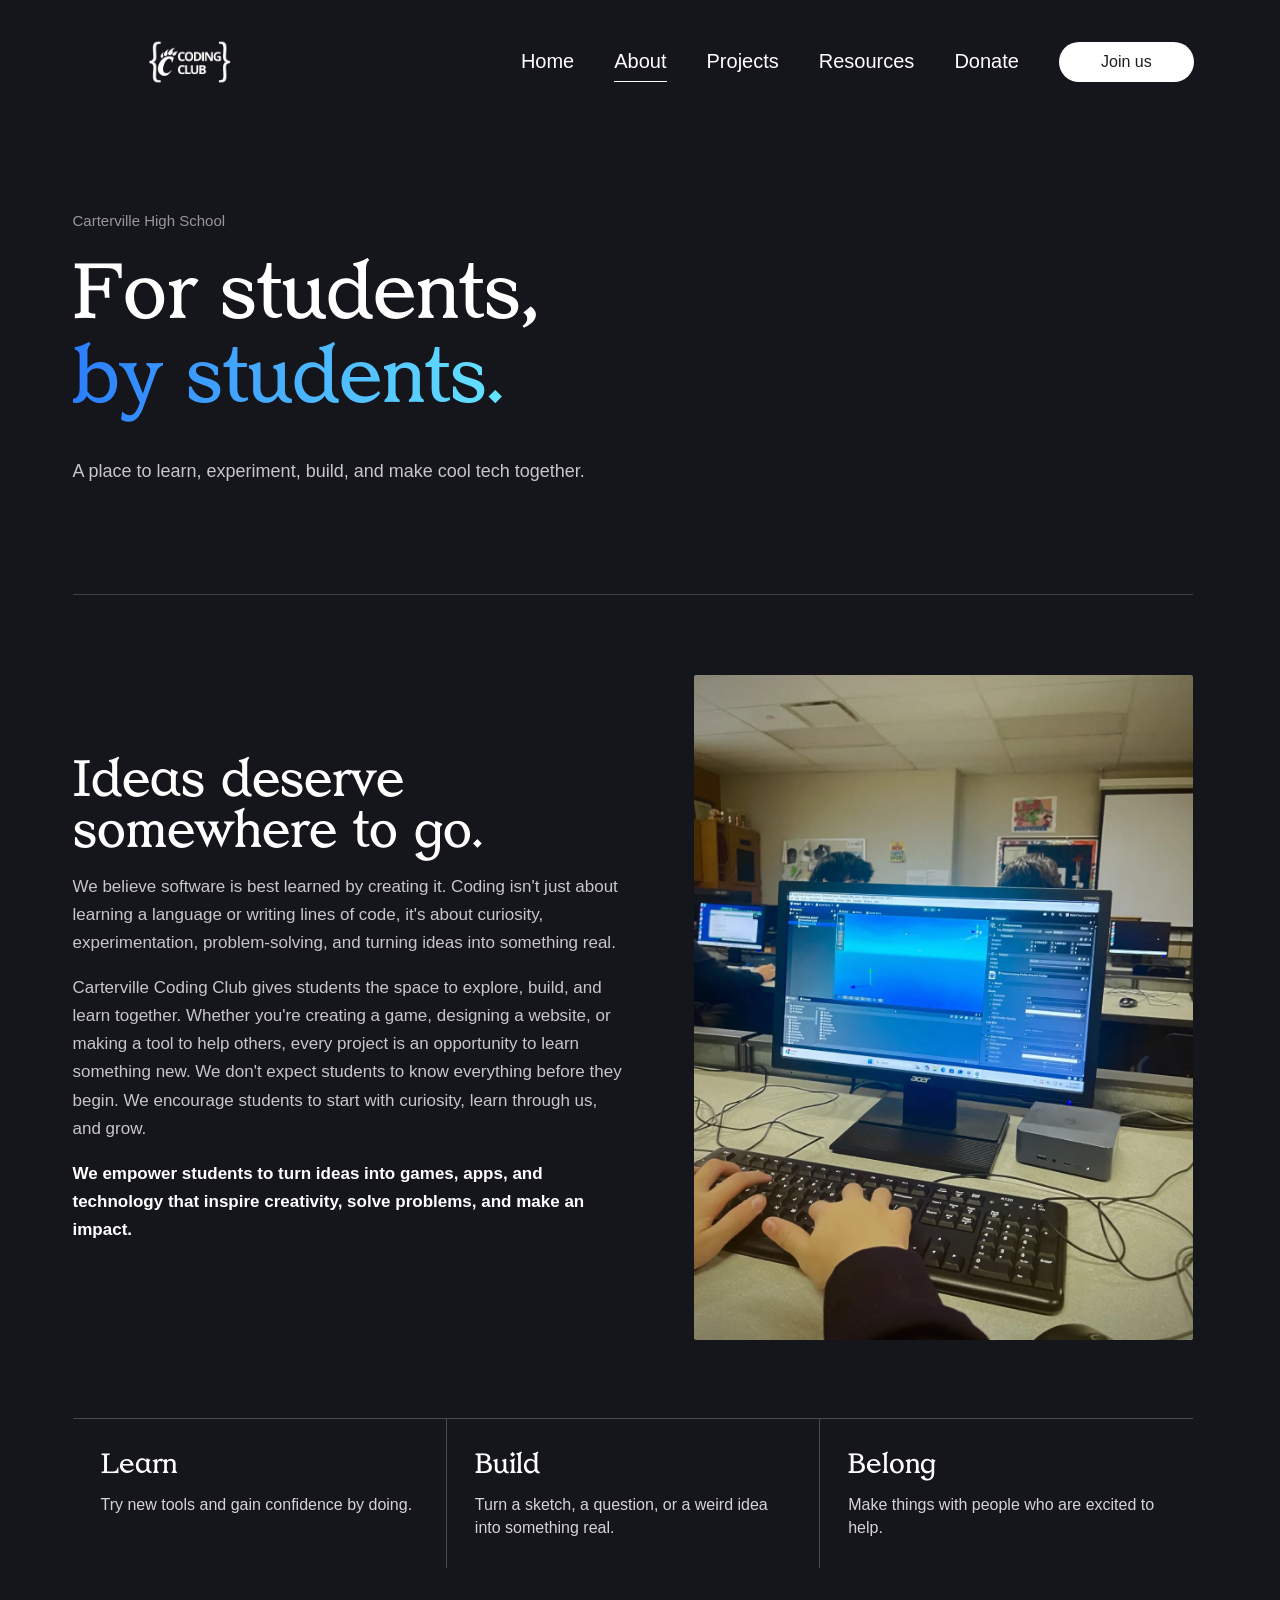
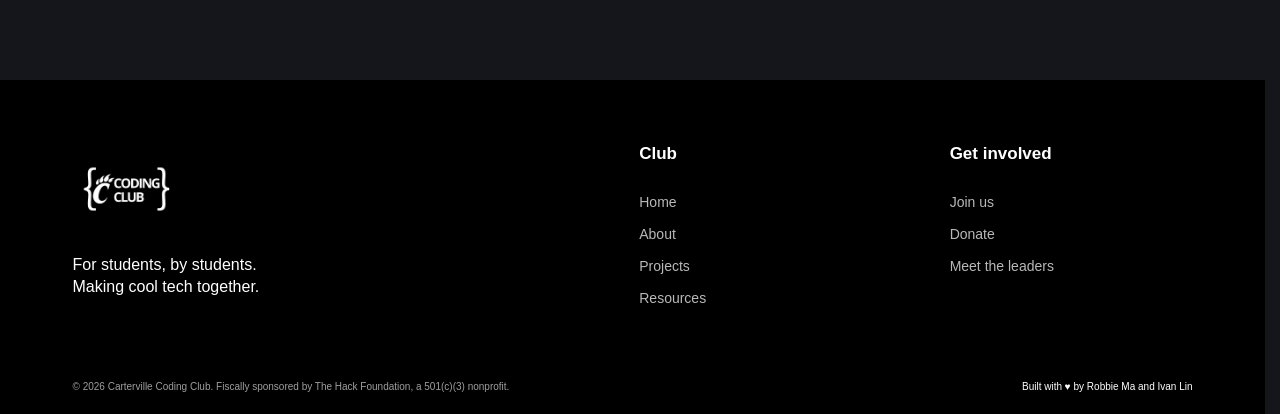
==== commit 1452a62f: "Add contributor names to footer section Updated footer to include additional contributor names." ====
--- a/Carterville Coding Club/about.html
+++ b/Carterville Coding Club/about.html
@@ -9,7 +9,7 @@
     <header class="site-header"><nav class="site-nav" aria-label="Main navigation"><a class="brand" href="index.html">CCC</a><div class="nav-right"><a href="index.html">Home</a><a href="about.html" aria-current="page">About</a><a href="projects.html">Projects</a><a href="resources.html">Resources</a><a href="https://hcb.hackclub.com/donations/start/carterville-coding-club" target="_blank" rel="noreferrer">Donate</a><a class="pill nav-pill" href="index.html#join-us">Join us</a></div></nav></header>
     <main class="subpage-main"><section class="subpage-hero"><p class="eyebrow">Carterville High School</p><h1>For students, <span class="blue">by students.</span></h1><p>A place to learn, experiment, build, and make cool tech together.</p></section>
       <section class="subpage-content"><div class="about-grid"><div><h2>Ideas deserve somewhere to go.</h2><p>We believe software is best learned by creating it. Coding isn't just about learning a language or writing lines of code, it's about curiosity, experimentation, problem-solving, and turning ideas into something real.</p><p>Carterville Coding Club gives students the space to explore, build, and learn together. Whether you're creating a game, designing a website, or making a tool to help others, every project is an opportunity to learn something new. We don't expect students to know everything before they begin. We encourage students to start with curiosity, learn through us, and grow.</p><p class="about-mission">We empower students to turn ideas into games, apps, and technology that inspire creativity, solve problems, and make an impact.</p></div><img class="about-image" src="assets/figma/image-211.png" alt="Carterville Coding Club students together" /></div><div class="values"><article class="value"><h3>Learn</h3><p>Try new tools and gain confidence by doing.</p></article><article class="value"><h3>Build</h3><p>Turn a sketch, a question, or a weird idea into something real.</p></article><article class="value"><h3>Belong</h3><p>Make things with people who are excited to help.</p></article></div></section>
-    </main><footer class="subpage-footer"><div class="subpage-footer-layout"><div><a class="footer-brand" href="index.html"><img src="assets/coding-club-logo.png" alt="Carterville Coding Club" /></a><p>For students, by students.<br />Making cool tech together.</p></div><nav><h2>Club</h2><a href="about.html">About</a><a href="projects.html">Projects</a><a href="resources.html">Resources</a></nav><nav><h2>Get involved</h2><a href="index.html#join-us">Join us</a><a href="https://hcb.hackclub.com/donations/start/carterville-coding-club" target="_blank" rel="noreferrer">Donate</a><a href="index.html#leaders">Meet the leaders</a></nav></div><div class="subpage-footer-bottom"><p>© 2026 Carterville Coding Club. Fiscally sponsored by The Hack Foundation, a 501(c)(3) nonprofit.</p><span>Built with ♥ by Robbie Ma</span></div></footer>
+    </main><footer class="subpage-footer"><div class="subpage-footer-layout"><div><a class="footer-brand" href="index.html"><img src="assets/coding-club-logo.png" alt="Carterville Coding Club" /></a><p>For students, by students.<br />Making cool tech together.</p></div><nav><h2>Club</h2><a href="about.html">About</a><a href="projects.html">Projects</a><a href="resources.html">Resources</a></nav><nav><h2>Get involved</h2><a href="index.html#join-us">Join us</a><a href="https://hcb.hackclub.com/donations/start/carterville-coding-club" target="_blank" rel="noreferrer">Donate</a><a href="index.html#leaders">Meet the leaders</a></nav></div><div class="subpage-footer-bottom"><p>© 2026 Carterville Coding Club. Fiscally sponsored by The Hack Foundation, a 501(c)(3) nonprofit.</p><span>Built with ♥ by Robbie Ma and Ivan Lin</span></div></footer>
     <script src="script.js"></script>
   </body>
 </html>
